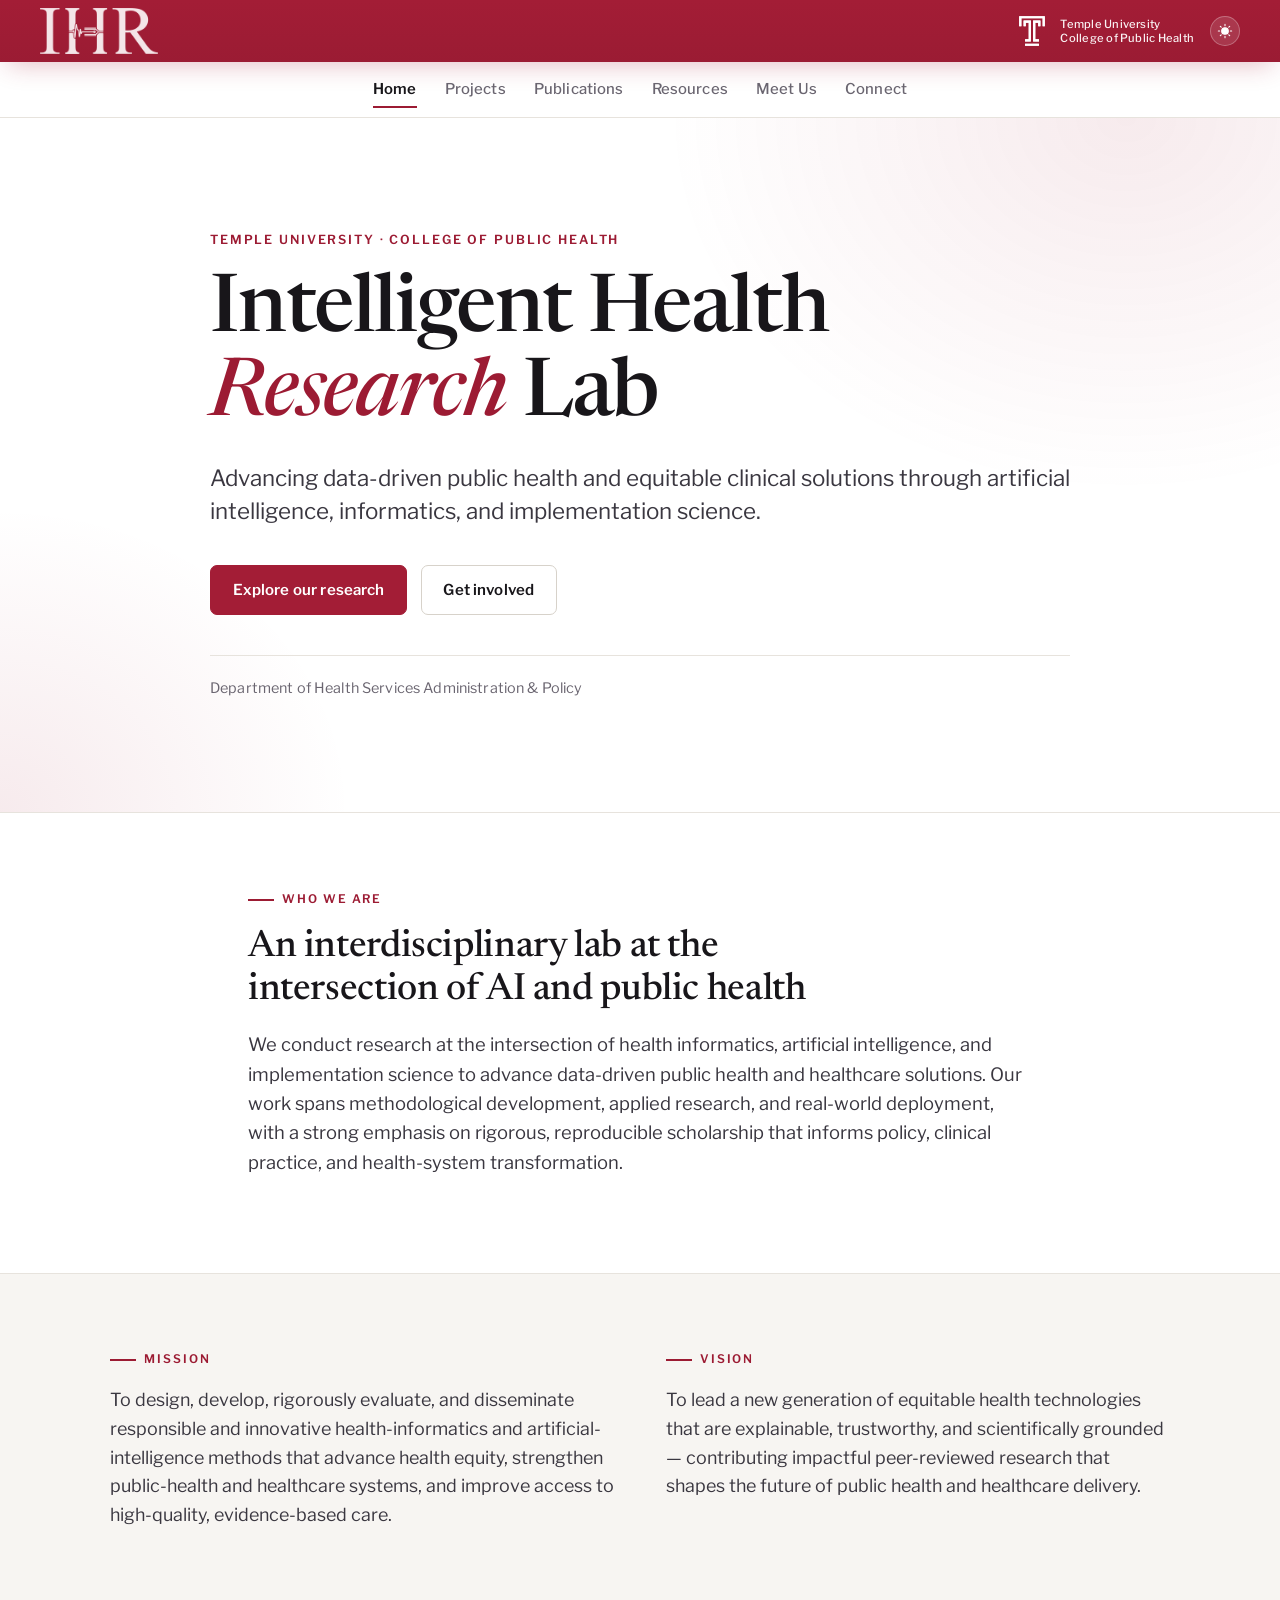
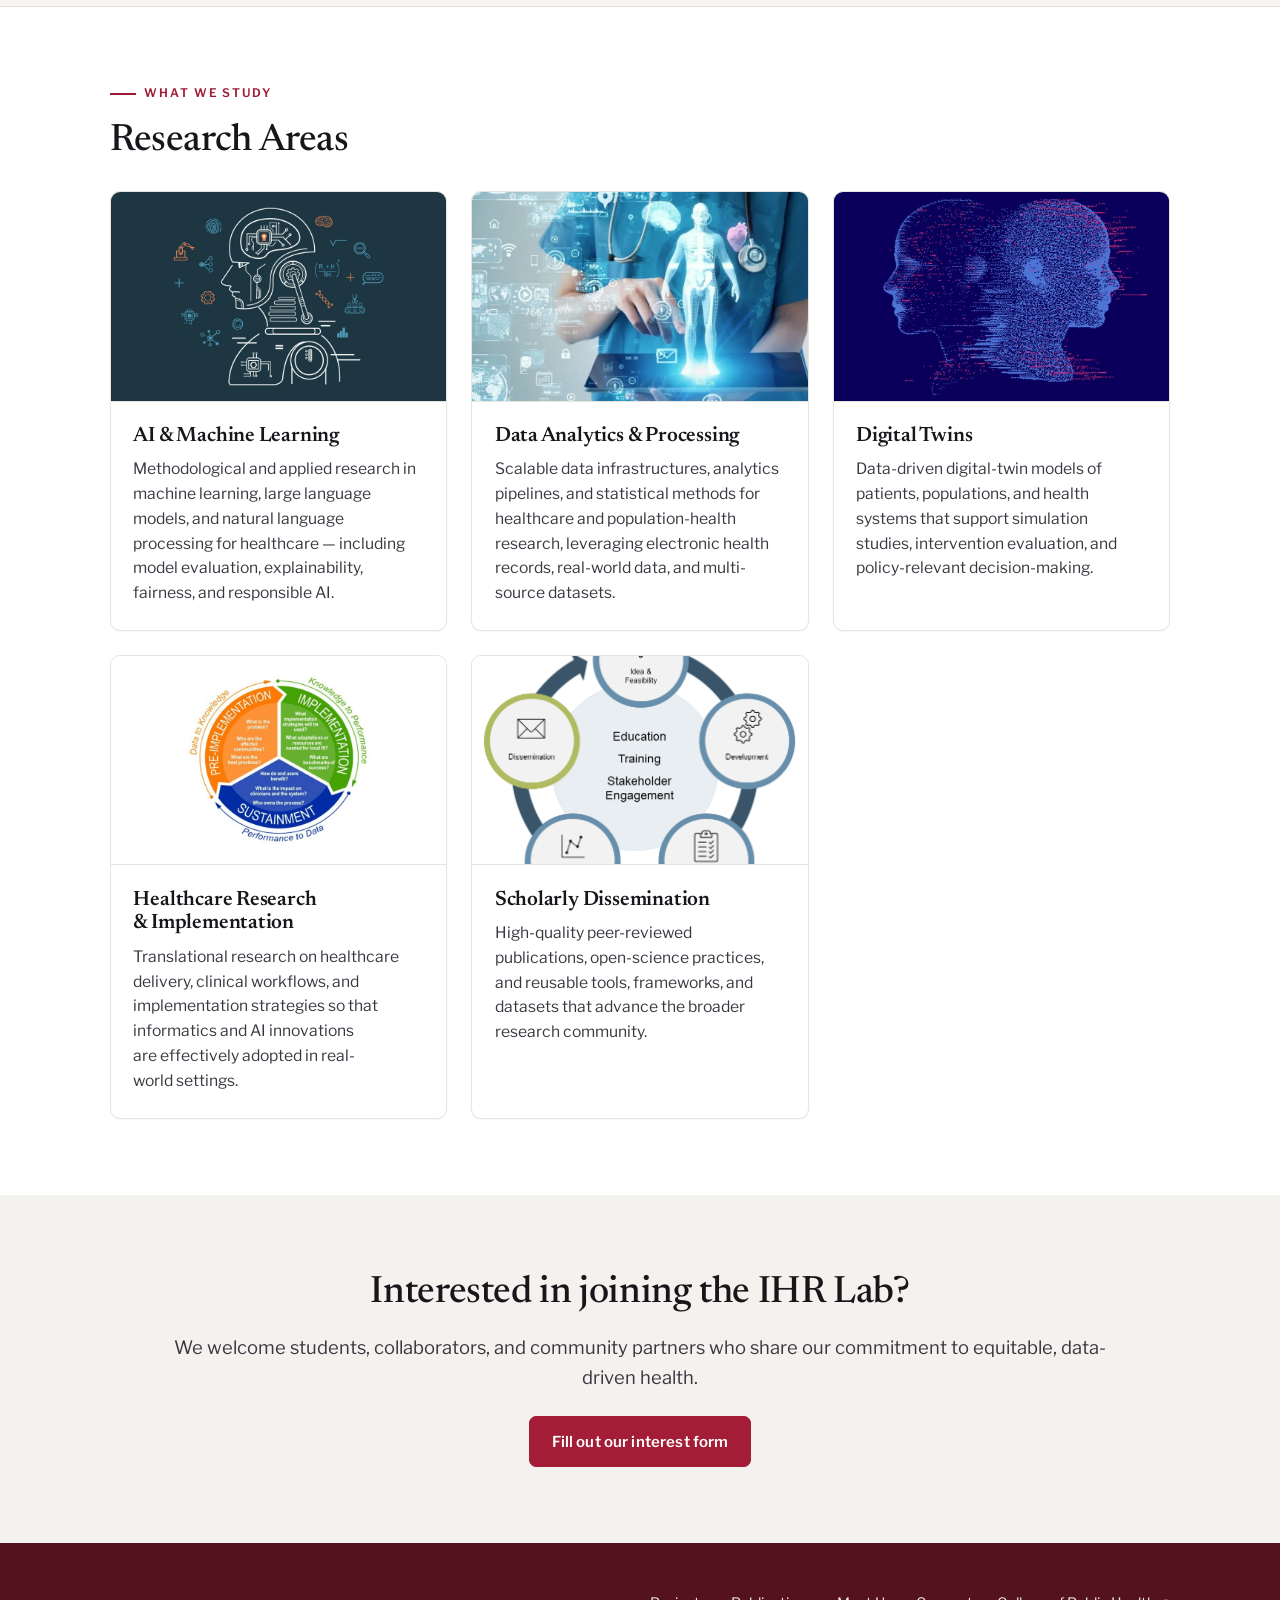
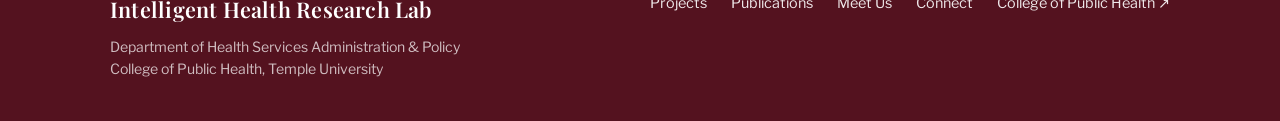
==== index.html @ b13a23c2 "Add files via upload" ====
<!doctype html>
<html lang="en">
<head>
  <meta charset="utf-8">
  <meta name="viewport" content="width=device-width, initial-scale=1, viewport-fit=cover">
  <title>Intelligent Health Research Lab</title>
  <meta name="description" content="The Intelligent Health Research Lab at Temple University advances data-driven public health and equitable clinical solutions through AI, informatics, and implementation science.">
  <meta name="theme-color" content="#990000">
  <meta property="og:type" content="website">
  <meta property="og:site_name" content="Intelligent Health Research Lab">
  <meta property="og:title" content="Intelligent Health Research Lab">
  <meta property="og:description" content="The Intelligent Health Research Lab at Temple University advances data-driven public health and equitable clinical solutions through AI, informatics, and implementation science.">
  <meta property="og:image" content="assets/img/AI2Equity.png">
  <meta name="twitter:card" content="summary_large_image">
  <link rel="icon" type="image/png" href="assets/img/logo-icon.png">
  <link rel="preconnect" href="https://fonts.googleapis.com">
  <link rel="preconnect" href="https://fonts.gstatic.com" crossorigin>
  <link href="https://fonts.googleapis.com/css2?family=Newsreader:ital,opsz,wght@0,6..72,400;0,6..72,500;0,6..72,600;1,6..72,400;1,6..72,500&family=Playfair+Display:wght@500;600;700&family=Libre+Franklin:wght@400;500;600;700&display=swap" rel="stylesheet">
  <link rel="stylesheet" href="assets/css/style.css">
  <script>
    // Apply saved theme before paint to avoid flash
    try { var t = localStorage.getItem('ihr-theme'); if (t) document.documentElement.setAttribute('data-theme', t); } catch (e) {}
  </script>
</head>
<body>
  <a class="skip-link" href="#main">Skip to content</a>
  <header id="main-header">
    <div class="header-top">
      <a href="index.html" class="masthead-logo" aria-label="IHR Lab — Intelligent Health Research Lab, home">
        <img src="assets/img/logo-mark-white.png" alt="Intelligent Health Research Lab">
      </a>
      <div class="header-top-right">
        <img src="assets/img/temple-logo.svg" alt="Temple University" class="temple-logo-icon">
        <div class="temple-text">
          Temple University<br>
          College of Public Health
        </div>
        <button class="theme-toggle" type="button" aria-label="Toggle dark mode" title="Toggle dark mode">
          <svg class="sun" viewBox="0 0 24 24" width="18" height="18" aria-hidden="true"><path fill="currentColor" d="M12 4V2m0 20v-2m8-8h2M2 12h2m13.66 5.66 1.41 1.41M4.93 4.93l1.41 1.41m0 11.32-1.41 1.41M19.07 4.93l-1.41 1.41M12 7a5 5 0 1 0 0 10 5 5 0 0 0 0-10z" stroke="currentColor" stroke-width="1.6" fill="none" stroke-linecap="round"/></svg>
          <svg class="moon" viewBox="0 0 24 24" width="18" height="18" aria-hidden="true"><path fill="currentColor" d="M21 12.79A9 9 0 1 1 11.21 3 7 7 0 0 0 21 12.79z"/></svg>
        </button>
      </div>
    </div>
    <div class="container nav-container">
      <nav class="nav" aria-label="Primary">
        <button class="nav-toggle" aria-label="Toggle navigation" aria-controls="primary-nav" aria-expanded="false">
          <svg class="hamburger-icon" viewBox="0 0 24 24" width="24" height="24" fill="none" stroke="currentColor" stroke-width="1.8" stroke-linecap="round" aria-hidden="true"><line x1="4" y1="7" x2="20" y2="7"/><line x1="4" y1="12" x2="20" y2="12"/><line x1="4" y1="17" x2="20" y2="17"/></svg>
          <svg class="close-icon" viewBox="0 0 24 24" width="24" height="24" fill="none" stroke="currentColor" stroke-width="1.8" stroke-linecap="round" aria-hidden="true"><line x1="6.5" y1="6.5" x2="17.5" y2="17.5"/><line x1="17.5" y1="6.5" x2="6.5" y2="17.5"/></svg>
        </button>
        <div class="navlinks" id="primary-nav">
          <a href="index.html" aria-current="page">Home</a>
          <a href="projects.html">Projects</a>
          <a href="publications.html">Publications</a>
          <a href="resources.html">Resources</a>
          <a href="people.html">Meet Us</a>
          <a href="connect.html">Connect</a>
        </div>
      </nav>
    </div>
  </header>

  <main id="main">
    <section class="hero">
      <div class="container hero-inner">
        <p class="hero-kicker">Temple University &middot; College of Public Health</p>
        <h1 class="hero-title">Intelligent Health <em>Research</em> Lab</h1>
        <p class="hero-lead">Advancing data-driven public health and equitable clinical solutions through artificial intelligence, informatics, and implementation science.</p>
        <div class="hero-actions">
          <a class="btn" href="projects.html">Explore our research</a>
          <a class="btn ghost" href="connect.html">Get involved</a>
        </div>
        <p class="hero-meta">Department of Health Services Administration &amp; Policy</p>
      </div>
    </section>

    <section class="section">
      <div class="container measure">
        <span class="eyebrow">Who we are</span>
        <h2>An interdisciplinary lab at the intersection of AI and public health</h2>
        <p class="lead">We conduct research at the intersection of health informatics, artificial intelligence, and implementation science to advance data-driven public health and healthcare solutions. Our work spans methodological development, applied research, and real-world deployment, with a strong emphasis on rigorous, reproducible scholarship that informs policy, clinical practice, and health-system transformation.</p>
      </div>
    </section>

    <section class="section band">
      <div class="container">
        <div class="mv-grid">
          <div class="mv-item">
            <span class="eyebrow">Mission</span>
            <p>To design, develop, rigorously evaluate, and disseminate responsible and innovative health-informatics and artificial-intelligence methods that advance health equity, strengthen public-health and healthcare systems, and improve access to high-quality, evidence-based care.</p>
          </div>
          <div class="mv-item">
            <span class="eyebrow">Vision</span>
            <p>To lead a new generation of equitable health technologies that are explainable, trustworthy, and scientifically grounded &mdash; contributing impactful peer-reviewed research that shapes the future of public health and healthcare delivery.</p>
          </div>
        </div>
      </div>
    </section>

    <section class="section">
      <div class="container">
        <span class="eyebrow">What we study</span>
        <h2>Research Areas</h2>
        <div class="grid" style="margin-top:1.75rem">
          <article class="card feature-card">
            <img src="assets/img/AI.webp" alt="Abstract visualization of artificial intelligence and machine learning">
            <div class="card-body">
              <h3>AI &amp; Machine Learning</h3>
              <p>Methodological and applied research in machine learning, large language models, and natural language processing for healthcare &mdash; including model evaluation, explainability, fairness, and responsible AI.</p>
            </div>
          </article>
          <article class="card feature-card">
            <img src="assets/img/Data analytics.webp" alt="Data analytics dashboards and charts">
            <div class="card-body">
              <h3>Data Analytics &amp; Processing</h3>
              <p>Scalable data infrastructures, analytics pipelines, and statistical methods for healthcare and population-health research, leveraging electronic health records, real-world data, and multi-source datasets.</p>
            </div>
          </article>
          <article class="card feature-card">
            <img src="assets/img/Digital twin.jpeg" alt="Conceptual rendering of a digital twin">
            <div class="card-body">
              <h3>Digital Twins</h3>
              <p>Data-driven digital-twin models of patients, populations, and health systems that support simulation studies, intervention evaluation, and policy-relevant decision-making.</p>
            </div>
          </article>
          <article class="card feature-card">
            <img src="assets/img/Health res.jpg" alt="Clinical and healthcare research setting">
            <div class="card-body">
              <h3>Healthcare Research &amp; Implementation</h3>
              <p>Translational research on healthcare delivery, clinical workflows, and implementation strategies so that informatics and AI innovations are effectively adopted in real-world settings.</p>
            </div>
          </article>
          <article class="card feature-card">
            <img src="assets/img/Scholarly Dissemination.png" alt="Scholarly publications and dissemination">
            <div class="card-body">
              <h3>Scholarly Dissemination</h3>
              <p>High-quality peer-reviewed publications, open-science practices, and reusable tools, frameworks, and datasets that advance the broader research community.</p>
            </div>
          </article>
        </div>
      </div>
    </section>

    <section id="join" class="section center" style="background:var(--surface-alt)">
      <div class="container">
        <h2>Interested in joining the IHR Lab?</h2>
        <p class="lead" style="margin-inline:auto">We welcome students, collaborators, and community partners who share our commitment to equitable, data-driven health.</p>
        <div style="margin-top:1.5rem">
          <a class="btn" href="https://chpswtemple.co1.qualtrics.com/jfe/form/SV_abNCbCDSdL3J7OS" target="_blank" rel="noopener">Fill out our interest form</a>
        </div>
      </div>
    </section>
  </main>

  <footer>
    <div class="container">
      <div class="footer-brand">
        <span class="footer-sig">Intelligent Health Research Lab</span>
        <span class="small">
          Department of Health Services Administration &amp; Policy<br>
          College of Public Health, Temple University
        </span>
      </div>
      <div class="footer-links">
        <a href="projects.html">Projects</a>
        <a href="publications.html">Publications</a>
        <a href="people.html">Meet Us</a>
        <a href="connect.html">Connect</a>
        <a href="https://cph.temple.edu/" target="_blank" rel="noopener">College of Public Health &#8599;</a>
      </div>
    </div>
  </footer>

  <script>
    // Footer year
    var y = document.getElementById('year'); if (y) y.textContent = new Date().getFullYear();
    // Mobile nav toggle
    var toggle = document.querySelector('.nav-toggle');
    var nav = document.getElementById('primary-nav');
    if (toggle && nav) {
      toggle.addEventListener('click', function () {
        var open = nav.classList.toggle('open');
        toggle.classList.toggle('open', open);
        toggle.setAttribute('aria-expanded', String(open));
      });
    }
    // Generic expand/collapse (projects, bios, project detail)
    document.querySelectorAll('.js-toggle').forEach(function (btn) {
      btn.addEventListener('click', function () {
        var target = document.querySelector(btn.getAttribute('data-target'));
        if (!target) return;
        var cls = btn.getAttribute('data-class') || 'collapsed';
        var on = target.classList.toggle(cls);
        btn.textContent = on ? (btn.getAttribute('data-more') || 'Read more')
                             : (btn.getAttribute('data-less') || 'Show less');
        btn.setAttribute('aria-expanded', String(!on));
      });
    });
    // Theme toggle
    var tt = document.querySelector('.theme-toggle');
    if (tt) {
      tt.addEventListener('click', function () {
        var root = document.documentElement;
        var isDark = root.getAttribute('data-theme') === 'dark'
          || (!root.getAttribute('data-theme') && window.matchMedia('(prefers-color-scheme: dark)').matches);
        var next = isDark ? 'light' : 'dark';
        root.setAttribute('data-theme', next);
        try { localStorage.setItem('ihr-theme', next); } catch (e) {}
      });
    }
  </script>
</body>
</html>
---- assets/css/style.css ----
/* =========================================================
   Intelligent Health Research Lab — Temple University
   Editorial system: Newsreader (serif display) + Libre Franklin.
   Restrained Temple Cherry accent. Light + dark.
   ========================================================= */

/* ============ DESIGN TOKENS ============ */
:root{
  color-scheme: light;

  /* Brand — sampled from the IHR Lab logo */
  --primary:#a31d36;          /* solid fills (buttons) — logo cherry */
  --primary-strong:#84152b;   /* fill hover */
  --accent:#9c1b33;           /* cherry as text/links/keylines (AA on white) */
  --accent-soft:rgba(163,29,54,.09);
  --oxblood:#54121f;          /* deep field (footer) */
  --masthead:#a31d36;         /* header band — logo crimson */

  /* Warm neutrals */
  --ink:#18161a;              /* headings / strong text */
  --body:#3a3740;             /* body copy */
  --muted:#6a6570;            /* secondary text (AA on white) */
  --faint:#8b8690;            /* captions */
  --bg:#ffffff;               /* page ground */
  --surface:#ffffff;          /* cards */
  --band:#f7f5f2;             /* warm section band */
  --surface-alt:#f4f2ee;      /* meta blocks */
  --border:#e7e3dd;           /* hairline */
  --border-strong:#d7d2ca;
  --on-primary:#ffffff;

  /* UI */
  --radius:10px;
  --radius-sm:7px;
  --shadow:0 1px 2px rgba(24,18,20,.04);
  --shadow-lg:0 18px 40px -18px rgba(24,18,20,.28);
  --ring:0 0 0 3px rgba(153,0,0,.28);

  /* Layout */
  --maxw:1140px;
  --measure:72ch;
  --page-top:clamp(2rem,5vw,3rem);
  --section-y:clamp(3rem,6vw,5rem);

  /* Motion */
  --ease:cubic-bezier(.2,.8,.2,1);

  /* Fonts */
  --font-head:"Newsreader",Georgia,"Times New Roman",serif;
  --font-body:"Libre Franklin",system-ui,-apple-system,"Segoe UI",Roboto,Helvetica,Arial,sans-serif;
}

@media (prefers-color-scheme: dark){
  :root:not([data-theme="light"]){
    color-scheme: dark;
    --primary:#c62b2b; --primary-strong:#e04a4a;
    --accent:#ff9ea0; --accent-soft:rgba(255,150,150,.12); --oxblood:#2a1214;
    --ink:#f4f1ee; --body:#d6d1d3; --muted:#a49ea6; --faint:#8f8992;
    --bg:#141216; --surface:#1b181d; --band:#1e1a20; --surface-alt:#221e25;
    --border:#332e37; --border-strong:#413a45; --on-primary:#ffffff;
    --masthead:#9a3a48;   /* softer dusty crimson for dark mode */
    --shadow:0 1px 2px rgba(0,0,0,.4);
    --shadow-lg:0 18px 40px -16px rgba(0,0,0,.7);
    --ring:0 0 0 3px rgba(255,150,150,.4);
  }
}
:root[data-theme="dark"]{
  color-scheme: dark;
  --primary:#c62b2b; --primary-strong:#e04a4a;
  --accent:#ff9ea0; --accent-soft:rgba(255,150,150,.12); --oxblood:#2a1214;
  --ink:#f4f1ee; --body:#d6d1d3; --muted:#a49ea6; --faint:#8f8992;
  --bg:#141216; --surface:#1b181d; --band:#1e1a20; --surface-alt:#221e25;
  --border:#332e37; --border-strong:#413a45; --on-primary:#ffffff;
  --masthead:#9a3a48;
  --shadow:0 1px 2px rgba(0,0,0,.4);
  --shadow-lg:0 18px 40px -16px rgba(0,0,0,.7);
  --ring:0 0 0 3px rgba(255,150,150,.4);
}

/* ============ BASE ============ */
*{ box-sizing:border-box }
html{ scroll-behavior:smooth; scroll-padding-top:110px; -webkit-text-size-adjust:100% }
@media (prefers-reduced-motion: reduce){
  *,*::before,*::after{ animation-duration:.01ms !important; animation-iteration-count:1 !important; transition:none !important; scroll-behavior:auto !important }
}
body{
  margin:0; font-family:var(--font-body); color:var(--body); background:var(--bg);
  font-size:17px; line-height:1.68; min-height:100vh; display:flex; flex-direction:column;
  -webkit-font-smoothing:antialiased; text-rendering:optimizeLegibility;
}
h1,h2,h3,h4{ font-family:var(--font-head); color:var(--ink); font-weight:500; line-height:1.14; text-wrap:balance; letter-spacing:-.01em }
p{ text-wrap:pretty }
img{ max-width:100%; height:auto; display:block }
a{ color:var(--accent); text-decoration:none }
a:hover{ text-decoration:underline; text-underline-offset:3px; text-decoration-thickness:1px }
:focus-visible{ outline:none; box-shadow:var(--ring); border-radius:4px }
main{ flex:1; display:block }
hr{ border:0; border-top:1px solid var(--border); margin:2.5rem 0 }

.skip-link{
  position:absolute; left:12px; top:-48px; z-index:100;
  background:var(--ink); color:#fff; padding:.6rem 1rem; border-radius:0 0 8px 8px;
  font-weight:600; font-size:.85rem; transition:top .18s ease;
}
.skip-link:focus{ top:0; text-decoration:none }

/* ============ LAYOUT HELPERS ============ */
.container{ width:100%; max-width:var(--maxw); margin-inline:auto; padding-inline:clamp(1.15rem,4vw,2.5rem) }
.section{ padding-block:var(--section-y) }
.section.band{ background:var(--band); border-block:1px solid var(--border) }
.measure{ max-width:var(--measure) }

.section h1{ font-size:clamp(2.1rem,1.4rem + 3vw,3.1rem); margin:0 0 1rem }
.section h2{ font-size:clamp(1.7rem,1.2rem + 1.9vw,2.35rem); margin:0 0 1rem; color:var(--ink) }
.lead{ color:var(--body); max-width:var(--measure); font-size:1.15rem; line-height:1.6 }
.lead.muted, p.muted{ color:var(--muted) }

.eyebrow{
  display:block; font-family:var(--font-body); font-weight:600;
  font-size:.74rem; letter-spacing:.16em; text-transform:uppercase;
  color:var(--accent); margin:0 0 1rem;
}
.eyebrow::before{
  content:""; display:inline-block; width:26px; height:1.5px; margin-right:.7em;
  background:var(--accent); vertical-align:middle;
}

/* Mission / Vision */
.mv-grid{ display:grid; grid-template-columns:1fr 1fr; gap:clamp(1.5rem,4vw,3.5rem) }
.mv-item p{ margin:0; font-size:1.12rem; line-height:1.6; color:var(--body); max-width:52ch }

/* ============ HEADER / NAV ============ */
header{
  position:sticky; top:env(safe-area-inset-top,0px); z-index:30;
  background:color-mix(in srgb, var(--bg) 92%, transparent);
  backdrop-filter:saturate(1.05) blur(12px);
  border-bottom:1px solid var(--border);
}
/* Masthead — logo on the red band, Temple identity on the right */
.header-top{
  background:linear-gradient(to bottom, var(--masthead), color-mix(in srgb, var(--masthead) 92%, #3a0a11));
  color:#fff;
  padding:.5rem clamp(1.15rem,4vw,2.5rem);
  display:flex; align-items:center; justify-content:space-between; gap:1rem;
  box-shadow:0 10px 26px -8px rgba(163,29,54,.30);
}
.masthead-logo{ display:inline-flex; align-items:center; line-height:0; flex-shrink:0 }
.masthead-logo img{ height:46px; width:auto; display:block }
.masthead-logo:hover{ text-decoration:none }
/* Dark mode: soften the masthead's bottom edge so it melts into the dark */
:root[data-theme="dark"] .header-top{
  background:linear-gradient(to bottom, var(--masthead), color-mix(in srgb, var(--masthead) 74%, #17141a));
  box-shadow:0 8px 22px rgba(154,58,72,.28), 0 16px 40px -10px rgba(0,0,0,.55);
}
@media (prefers-color-scheme: dark){
  :root:not([data-theme="light"]) .header-top{
    background:linear-gradient(to bottom, var(--masthead), color-mix(in srgb, var(--masthead) 74%, #17141a));
    box-shadow:0 8px 22px rgba(154,58,72,.28), 0 16px 40px -10px rgba(0,0,0,.55);
  }
}
.header-top-right{ display:flex; align-items:center; gap:.85rem; font-size:.72rem; font-weight:500; letter-spacing:.02em }
.temple-logo-icon{ height:34px; width:auto; flex-shrink:0; display:block }
.temple-text{ line-height:1.25; font-size:.7rem; flex-shrink:0; opacity:.95 }

/* Nav row — centered */
.nav-container{
  display:flex; align-items:center; justify-content:center;
  padding:.5rem clamp(1.15rem,4vw,2.5rem); position:relative; min-height:48px;
}
nav.nav{ display:flex; align-items:center; justify-content:center }
.navlinks{ display:flex; gap:.25rem; align-items:center; flex-wrap:wrap; justify-content:center }
.navlinks a{
  position:relative; padding:.45rem .75rem; color:var(--muted);
  font-weight:500; font-size:.93rem; letter-spacing:.01em; border-radius:6px;
  transition:color .18s;
}
.navlinks a::after{
  content:""; position:absolute; left:.75rem; right:.75rem; bottom:.1rem; height:1.5px;
  background:var(--accent); transform:scaleX(0); transform-origin:left; transition:transform .2s var(--ease);
}
.navlinks a:hover{ color:var(--ink); text-decoration:none }
.navlinks a:hover::after{ transform:scaleX(1) }
.navlinks a.active,.navlinks a[aria-current="page"]{ color:var(--ink); font-weight:600 }
.navlinks a.active::after,.navlinks a[aria-current="page"]::after{ transform:scaleX(1) }

/* mobile toggle */
.nav-toggle{
  display:none; position:absolute; right:clamp(1.15rem,4vw,2.5rem); top:50%; transform:translateY(-50%);
  border:0; background:transparent; padding:.4rem; cursor:pointer;
  border-radius:8px; color:var(--ink); width:44px; height:44px; align-items:center; justify-content:center;
}
.nav-toggle svg.close-icon{ display:none }
.nav-toggle.open svg.hamburger-icon{ display:none }
.nav-toggle.open svg.close-icon{ display:inline }

@media (max-width:820px){
  .temple-text{ display:none }
  .masthead-logo img{ height:40px }
  .nav-toggle{ display:inline-flex }
  .navlinks{
    position:absolute; left:0; right:0; top:calc(100% + .3rem);
    flex-direction:column; align-items:stretch; gap:.1rem;
    background:var(--surface); border:1px solid var(--border);
    border-radius:12px; box-shadow:var(--shadow-lg); padding:.5rem;
    opacity:0; transform:translateY(-6px); pointer-events:none; max-height:0; overflow:hidden;
    transition:opacity .22s var(--ease), transform .22s var(--ease), max-height .22s var(--ease);
  }
  .navlinks.open{ opacity:1; transform:translateY(0); pointer-events:auto; max-height:70vh; padding:.5rem }
  .navlinks a{ padding:.7rem .8rem; color:var(--body); font-size:1rem }
  .navlinks a::after{ display:none }
  .navlinks a.active{ background:var(--accent-soft); border-radius:7px }
}

/* ============ BUTTONS ============ */
.btn{
  display:inline-flex; align-items:center; justify-content:center; gap:.5rem;
  background:var(--primary); color:var(--on-primary); border:1px solid var(--primary);
  padding:.72rem 1.35rem; border-radius:var(--radius-sm); font-weight:600; font-size:.94rem;
  letter-spacing:.01em; font-family:var(--font-body); transition:background .18s,border-color .18s,transform .18s,color .18s;
}
.btn:hover{ background:var(--primary-strong); border-color:var(--primary-strong); color:#fff; text-decoration:none; transform:translateY(-1px) }
.btn.ghost{ background:transparent; color:var(--ink); border-color:var(--border-strong) }
.btn.ghost:hover{ background:transparent; border-color:var(--ink); color:var(--ink); transform:translateY(-1px) }
.btn.secondary{ background:transparent; color:var(--accent); border-color:var(--primary) }
.btn.secondary:hover{ background:var(--accent-soft); color:var(--accent) }
/* Dark mode: solid buttons match the softened dusty-rose masthead */
:root[data-theme="dark"] .btn:not(.ghost):not(.secondary){ background:var(--masthead); border-color:var(--masthead) }
:root[data-theme="dark"] .btn:not(.ghost):not(.secondary):hover{ background:#ac4c59; border-color:#ac4c59 }
@media (prefers-color-scheme: dark){
  :root:not([data-theme="light"]) .btn:not(.ghost):not(.secondary){ background:var(--masthead); border-color:var(--masthead) }
  :root:not([data-theme="light"]) .btn:not(.ghost):not(.secondary):hover{ background:#ac4c59; border-color:#ac4c59 }
}

/* ============ HERO (typographic) ============ */
.hero{ border-bottom:1px solid var(--border); background:var(--bg); position:relative; overflow:hidden }
.hero::before{
  content:""; position:absolute; inset:0; z-index:0; pointer-events:none;
  background:
    radial-gradient(60% 90% at 88% 0%, var(--accent-soft) 0%, transparent 60%),
    radial-gradient(50% 80% at 0% 100%, var(--accent-soft) 0%, transparent 55%);
}
.hero-inner{ position:relative; z-index:1; padding-block:clamp(3.5rem,9vw,7rem); max-width:940px }
.hero-kicker{
  font-weight:600; font-size:.78rem; letter-spacing:.15em; text-transform:uppercase;
  color:var(--accent); margin:0 0 1.25rem;
}
.hero-title{
  font-family:var(--font-head); font-weight:500; color:var(--ink);
  font-size:clamp(2.6rem,1.4rem + 6vw,5rem); line-height:1.04; letter-spacing:-.02em; margin:0;
}
.hero-title em{ font-style:italic; font-weight:500; color:var(--accent) }
.hero-lead{ color:var(--body); font-size:clamp(1.1rem,1rem + .7vw,1.4rem); line-height:1.5; max-width:60ch; margin:1.5rem 0 0 }
.hero-actions{ display:flex; flex-wrap:wrap; gap:.85rem; margin-top:2.25rem }
.hero-meta{ margin:2.5rem 0 0; padding-top:1.25rem; border-top:1px solid var(--border); font-size:.9rem; color:var(--muted); letter-spacing:.01em }

/* ============ CARDS / GRID ============ */
.grid{ display:grid; gap:1.5rem; grid-template-columns:repeat(3,1fr) }
.grid.grid-2{ grid-template-columns:repeat(2,1fr) }

.card{
  background:var(--surface); border:1px solid var(--border); border-radius:var(--radius);
  overflow:hidden; box-shadow:var(--shadow);
  transition:border-color .2s ease, box-shadow .25s ease, transform .2s ease;
}
.card:hover{ border-color:var(--border-strong); box-shadow:var(--shadow-lg); transform:translateY(-3px) }
.card img{ border-radius:0; aspect-ratio:16/10; object-fit:cover; width:100%; border-bottom:1px solid var(--border) }
.card .card-body{ padding:1.35rem 1.4rem 1.5rem }
.card h3{ margin:.1rem 0 .55rem; color:var(--ink); font-size:1.3rem; font-weight:600 }
.feature-card h3{ color:var(--ink) }
.card p{ color:var(--body); font-size:.98rem; margin:0; line-height:1.58 }

.tag{
  display:inline-block; padding:.3rem .7rem; font-size:.78rem; font-weight:600; letter-spacing:.02em;
  border:1px solid var(--primary); border-radius:999px; color:var(--accent); background:transparent;
  transition:background .18s,color .18s;
}
.tag:hover{ background:var(--primary); color:#fff; text-decoration:none }
.tags{ display:flex; flex-wrap:wrap; gap:.5rem; margin-top:1.1rem }

/* ============ PEOPLE ============ */
.people{ display:grid; gap:1.5rem; grid-template-columns:repeat(auto-fill,minmax(260px,1fr)); margin-top:1.75rem }
.person-item{
  background:var(--surface); border:1px solid var(--border); border-radius:var(--radius);
  padding:1.6rem 1.4rem; display:flex; flex-direction:column; box-shadow:var(--shadow);
  transition:border-color .2s ease, box-shadow .25s ease, transform .2s ease;
}
.person-item:hover{ border-color:var(--border-strong); box-shadow:var(--shadow-lg); transform:translateY(-3px) }
.person-profile{ display:flex; flex-direction:column; align-items:center; flex-grow:1 }
.person-profile img{ width:100%; height:250px; object-fit:cover; object-position:center top; border-radius:8px; margin-bottom:1.3rem; background:var(--band) }
.person-profile h3{ color:var(--ink); font-size:1.3rem; font-weight:600; margin:0 0 .3rem; text-align:center; letter-spacing:-.01em }
.person-role{ color:var(--accent); font-family:var(--font-body); font-weight:600; font-size:.74rem; letter-spacing:.08em; text-transform:uppercase; margin:0 0 1rem; text-align:center }
.bio-text{ text-align:left; color:var(--muted); font-size:.94rem; line-height:1.62; width:100% }
.bio-text p{ margin:0 0 .7rem }
.bio-text p:last-child{ margin-bottom:0 }
.bio-text.truncated{ display:-webkit-box; -webkit-line-clamp:6; line-clamp:6; -webkit-box-orient:vertical; overflow:hidden; max-height:180px }
.social-person{ display:flex; justify-content:center; gap:.6rem; margin-top:1.2rem; padding-top:1.1rem; border-top:1px solid var(--border); width:100% }
.social-person a{
  width:36px; height:36px; display:inline-flex; align-items:center; justify-content:center;
  border-radius:50%; background:transparent; color:var(--muted); border:1px solid var(--border-strong);
  transition:all .18s ease;
}
.social-person a:hover{ background:var(--primary); color:#fff; border-color:var(--primary); text-decoration:none }
.social-person a svg{ width:16px; height:16px }

.load-more-btn{
  align-self:center; background:transparent; color:var(--accent); border:1px solid var(--border-strong);
  padding:.5rem 1.1rem; border-radius:var(--radius-sm); cursor:pointer; font-size:.82rem; font-weight:600;
  font-family:var(--font-body); letter-spacing:.02em; margin-top:1.1rem; transition:border-color .18s,color .18s;
}
.load-more-btn:hover{ border-color:var(--accent); color:var(--accent) }

/* ============ PROJECTS ============ */
.projects-stack{ display:flex; flex-direction:column; gap:1.5rem; max-width:920px; margin:1.75rem auto 0 }
.project-card{
  background:var(--surface); border:1px solid var(--border); border-radius:var(--radius);
  padding:clamp(1.5rem,3vw,2.25rem); box-shadow:var(--shadow);
  transition:border-color .2s ease, box-shadow .25s ease;
}
.project-card:hover{ border-color:var(--border-strong); box-shadow:var(--shadow-lg) }
.project-card > img{ width:100%; max-width:440px; margin:0 auto 1.4rem; border-radius:8px; border:1px solid var(--border) }
.project-card h3{ margin:0 0 .5rem; color:var(--ink); font-size:1.5rem; font-weight:600 }
.project-tagline{ font-family:var(--font-head); font-style:italic; font-size:1.05rem; color:var(--muted); margin:.25rem 0 .9rem }
.project-card > p{ color:var(--body); font-size:1rem; margin:.75rem 0 }
.meta-block{ border-block:1px solid var(--border); padding:1.1rem 0; font-size:.92rem; line-height:1.7; margin:1.1rem 0; color:var(--body) }
.meta-block p{ margin:.3rem 0 }
.meta-block strong{ color:var(--ink); font-weight:600 }
.expandable{ overflow:hidden; transition:max-height .3s ease-out }
.expandable.collapsed{ max-height:0 }
.section-label{ margin-top:1rem; font-weight:600; color:var(--accent); font-size:.78rem; letter-spacing:.1em; text-transform:uppercase }
.explore-more{ margin-top:1.25rem; padding-top:1.25rem; border-top:1px solid var(--border) }
.explore-more h4{ color:var(--ink); margin:0 0 .6rem; font-size:.78rem; letter-spacing:.1em; text-transform:uppercase; font-family:var(--font-body); font-weight:600 }
.explore-more a{ display:block; margin-bottom:.35rem; line-height:1.5; font-size:.95rem }
.subhead{ margin:3.5rem 0 0; padding-top:2rem; border-top:1px solid var(--border); color:var(--ink); font-size:clamp(1.4rem,1.1rem + 1.2vw,1.8rem) }

/* ============ PUBLICATIONS (editorial list) ============ */
.publist{ display:flex; flex-direction:column; margin-top:1.25rem; border-top:1px solid var(--border) }
.pubitem{ padding:1.5rem 0; border-bottom:1px solid var(--border) }
.pubitem strong{ display:block; color:var(--ink); font-family:var(--font-head); font-weight:600; font-size:1.2rem; line-height:1.28; letter-spacing:-.01em }
.pubitem .meta{ color:var(--muted); font-size:.9rem; margin-top:.4rem }
.pubitem .abstract{ font-size:.97rem; color:var(--body); margin:.7rem 0 .8rem; max-width:75ch }
.pub-links{ display:flex; flex-wrap:wrap; gap:1.25rem }
.pub-links a{ font-size:.85rem; font-weight:600; letter-spacing:.02em }

/* ============ CONNECT ============ */
.social-card{ padding:0; display:block }
.social-card .social-row{ display:flex; gap:1rem; align-items:center; padding:1.3rem 1.4rem }
.social-card .icon{ width:26px; height:26px; color:var(--accent); flex:0 0 26px }
.social-card h3{ margin:0 0 .1rem; color:var(--ink); font-size:1.2rem; font-weight:600 }
.social-card:hover{ text-decoration:none }

/* ============ FOOTER ============ */
footer{ background:var(--oxblood); color:#fff; padding:3rem 0 2.5rem; margin-top:auto }
footer .container{ display:flex; justify-content:space-between; align-items:flex-start; flex-wrap:wrap; gap:1.75rem }
.footer-brand{ display:flex; flex-direction:column; gap:.5rem; max-width:380px }
.footer-sig{ font-family:"Playfair Display",Georgia,serif; font-weight:600; font-size:1.35rem; color:#fff; letter-spacing:.01em }
.footer-tagline{ font-family:var(--font-head); font-style:italic; font-size:1.02rem; color:rgba(255,255,255,.85); margin:0 0 .35rem }
footer strong{ font-family:var(--font-head); font-weight:600; font-size:1.2rem; letter-spacing:-.01em }
footer .small{ color:rgba(255,255,255,.72); font-size:.88rem; line-height:1.6 }
footer a{ color:#fff; text-decoration:none }
footer a:hover{ text-decoration:underline; text-underline-offset:3px }
.footer-links{ display:flex; gap:1.5rem; flex-wrap:wrap; font-size:.9rem }
.footer-links a{ color:rgba(255,255,255,.9) }

/* ============ UTILITIES ============ */
.small{ font-size:.9rem; color:var(--muted) }
.muted{ color:var(--muted) }
.center{ text-align:center }
.center .lead{ margin-inline:auto }
.back-link{ display:inline-block; margin-bottom:1.25rem; font-weight:600; font-size:.9rem; letter-spacing:.02em }
.sr-only{ position:absolute; width:1px; height:1px; padding:0; margin:-1px; overflow:hidden; clip:rect(0,0,0,0); white-space:nowrap; border:0 }

/* ============ THEME TOGGLE ============ */
.theme-toggle{
  display:inline-flex; align-items:center; justify-content:center; width:30px; height:30px;
  border-radius:50%; cursor:pointer; background:rgba(255,255,255,.12); color:#fff;
  border:1px solid rgba(255,255,255,.28); transition:background .18s; margin-left:.15rem;
}
.theme-toggle:hover{ background:rgba(255,255,255,.24) }
.theme-toggle .moon{ display:none } .theme-toggle .sun{ display:inline }
:root[data-theme="dark"] .theme-toggle .sun{ display:none }
:root[data-theme="dark"] .theme-toggle .moon{ display:inline }
@media (prefers-color-scheme: dark){
  :root:not([data-theme="light"]) .theme-toggle .sun{ display:none }
  :root:not([data-theme="light"]) .theme-toggle .moon{ display:inline }
}

/* ============ RESPONSIVE ============ */
@media (max-width:960px){
  .grid{ grid-template-columns:1fr 1fr }
}
@media (max-width:640px){
  body{ font-size:16px }
  .grid,.grid.grid-2,.mv-grid{ grid-template-columns:1fr }
  .mv-grid{ gap:2rem }
  footer .container{ flex-direction:column }
}
/* ===== End of stylesheet ===== */
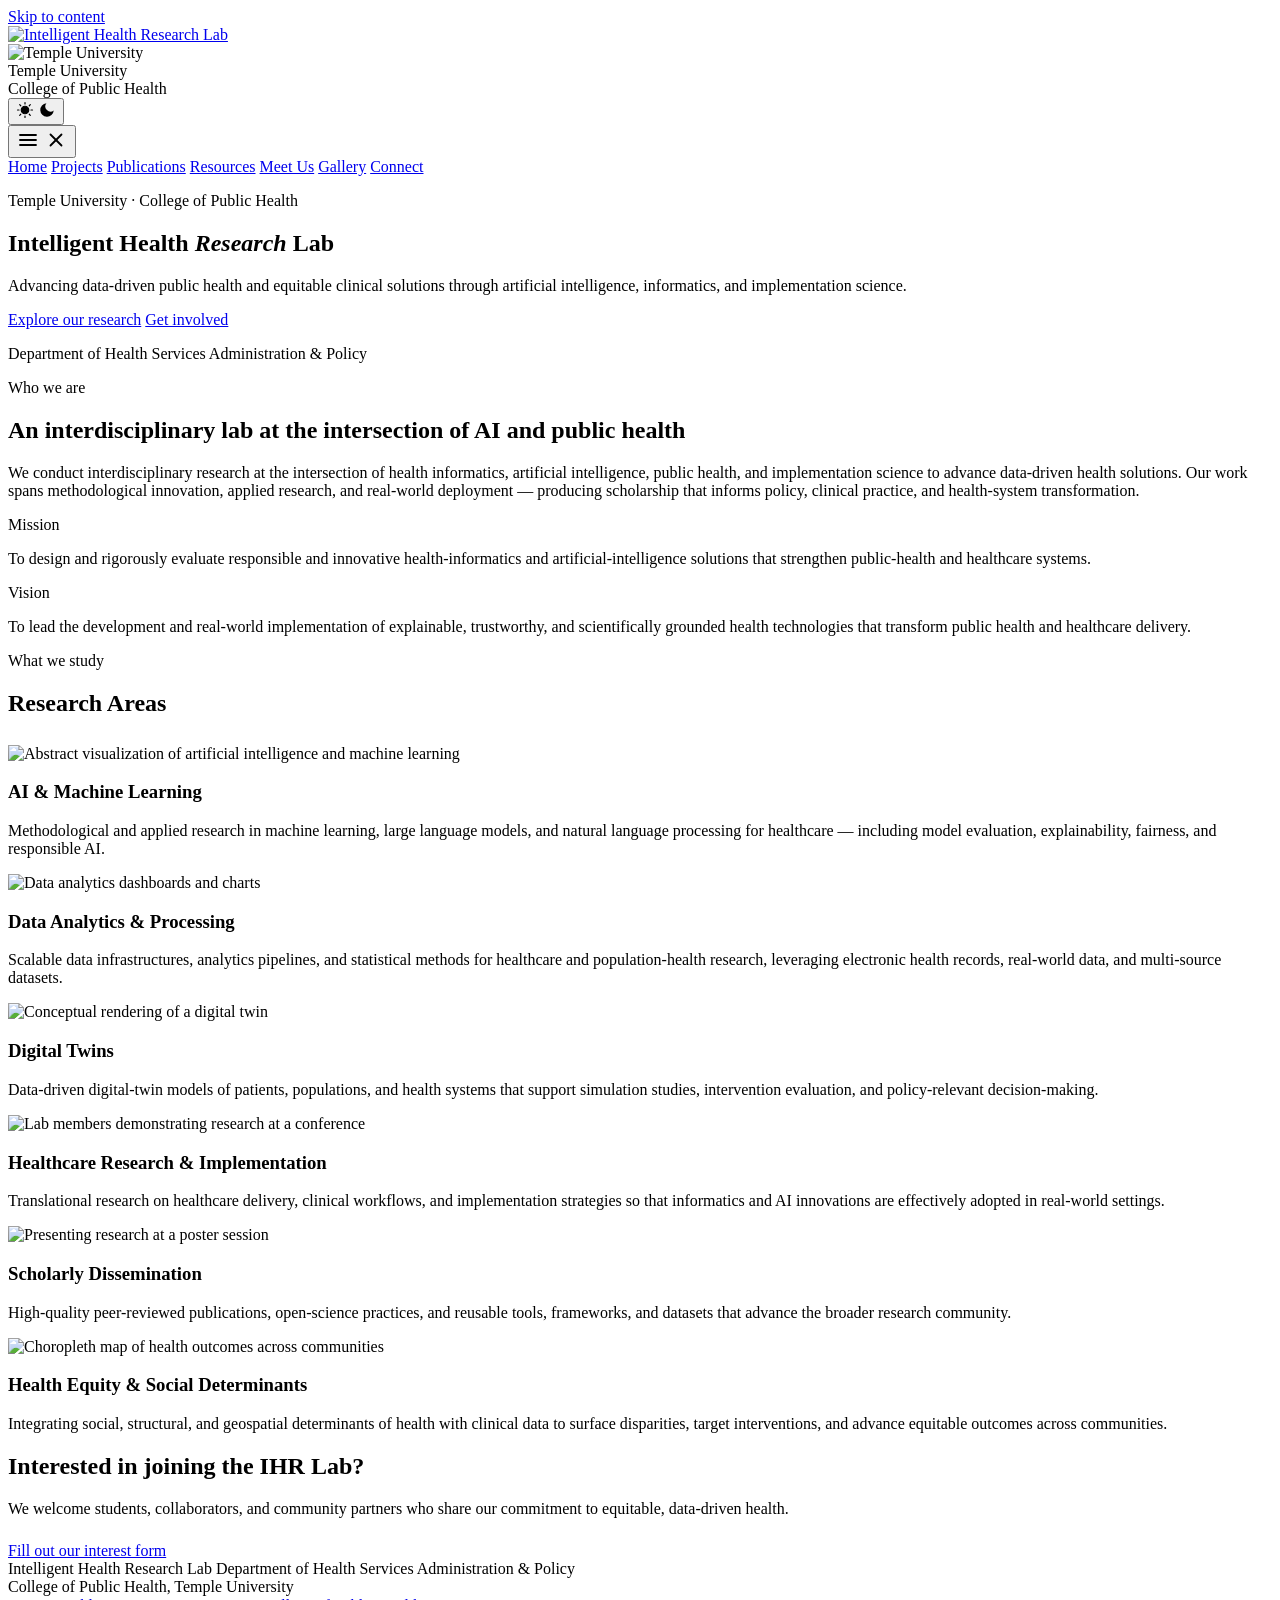
==== commit de9c0cf7: "Add files via upload" ====
--- a/index.html
+++ b/index.html
@@ -53,6 +53,7 @@
           <a href="publications.html">Publications</a>
           <a href="resources.html">Resources</a>
           <a href="people.html">Meet Us</a>
+          <a href="gallery.html">Gallery</a>
           <a href="connect.html">Connect</a>
         </div>
       </nav>
@@ -77,7 +78,7 @@
       <div class="container measure">
         <span class="eyebrow">Who we are</span>
         <h2>An interdisciplinary lab at the intersection of AI and public health</h2>
-        <p class="lead">We conduct research at the intersection of health informatics, artificial intelligence, and implementation science to advance data-driven public health and healthcare solutions. Our work spans methodological development, applied research, and real-world deployment, with a strong emphasis on rigorous, reproducible scholarship that informs policy, clinical practice, and health-system transformation.</p>
+        <p class="lead">We conduct interdisciplinary research at the intersection of health informatics, artificial intelligence, public health, and implementation science to advance data-driven health solutions. Our work spans methodological innovation, applied research, and real-world deployment &mdash; producing scholarship that informs policy, clinical practice, and health-system transformation.</p>
       </div>
     </section>
 
@@ -86,11 +87,11 @@
         <div class="mv-grid">
           <div class="mv-item">
             <span class="eyebrow">Mission</span>
-            <p>To design, develop, rigorously evaluate, and disseminate responsible and innovative health-informatics and artificial-intelligence methods that advance health equity, strengthen public-health and healthcare systems, and improve access to high-quality, evidence-based care.</p>
+            <p>To design and rigorously evaluate responsible and innovative health-informatics and artificial-intelligence solutions that strengthen public-health and healthcare systems.</p>
           </div>
           <div class="mv-item">
             <span class="eyebrow">Vision</span>
-            <p>To lead a new generation of equitable health technologies that are explainable, trustworthy, and scientifically grounded &mdash; contributing impactful peer-reviewed research that shapes the future of public health and healthcare delivery.</p>
+            <p>To lead the development and real-world implementation of explainable, trustworthy, and scientifically grounded health technologies that transform public health and healthcare delivery.</p>
           </div>
         </div>
       </div>
@@ -123,17 +124,24 @@
             </div>
           </article>
           <article class="card feature-card">
-            <img src="assets/img/Health res.jpg" alt="Clinical and healthcare research setting">
+            <img src="assets/img/card-healthcare.jpg" alt="Lab members demonstrating research at a conference">
             <div class="card-body">
               <h3>Healthcare Research &amp; Implementation</h3>
               <p>Translational research on healthcare delivery, clinical workflows, and implementation strategies so that informatics and AI innovations are effectively adopted in real-world settings.</p>
             </div>
           </article>
           <article class="card feature-card">
-            <img src="assets/img/Scholarly Dissemination.png" alt="Scholarly publications and dissemination">
+            <img src="assets/img/card-scholarly.jpg" alt="Presenting research at a poster session">
             <div class="card-body">
               <h3>Scholarly Dissemination</h3>
               <p>High-quality peer-reviewed publications, open-science practices, and reusable tools, frameworks, and datasets that advance the broader research community.</p>
+            </div>
+          </article>
+          <article class="card feature-card">
+            <img src="assets/img/Chloropleth map.png" alt="Choropleth map of health outcomes across communities">
+            <div class="card-body">
+              <h3>Health Equity &amp; Social Determinants</h3>
+              <p>Integrating social, structural, and geospatial determinants of health with clinical data to surface disparities, target interventions, and advance equitable outcomes across communities.</p>
             </div>
           </article>
         </div>
@@ -195,6 +203,13 @@
         btn.setAttribute('aria-expanded', String(!on));
       });
     });
+    // Gallery "load more": reveal hidden items, hide the button
+    document.querySelectorAll('.js-showmore').forEach(function (btn) {
+      btn.addEventListener('click', function () {
+        document.querySelectorAll(btn.getAttribute('data-target')).forEach(function (el) { el.hidden = false; });
+        btn.hidden = true;
+      });
+    });
     // Theme toggle
     var tt = document.querySelector('.theme-toggle');
     if (tt) {
